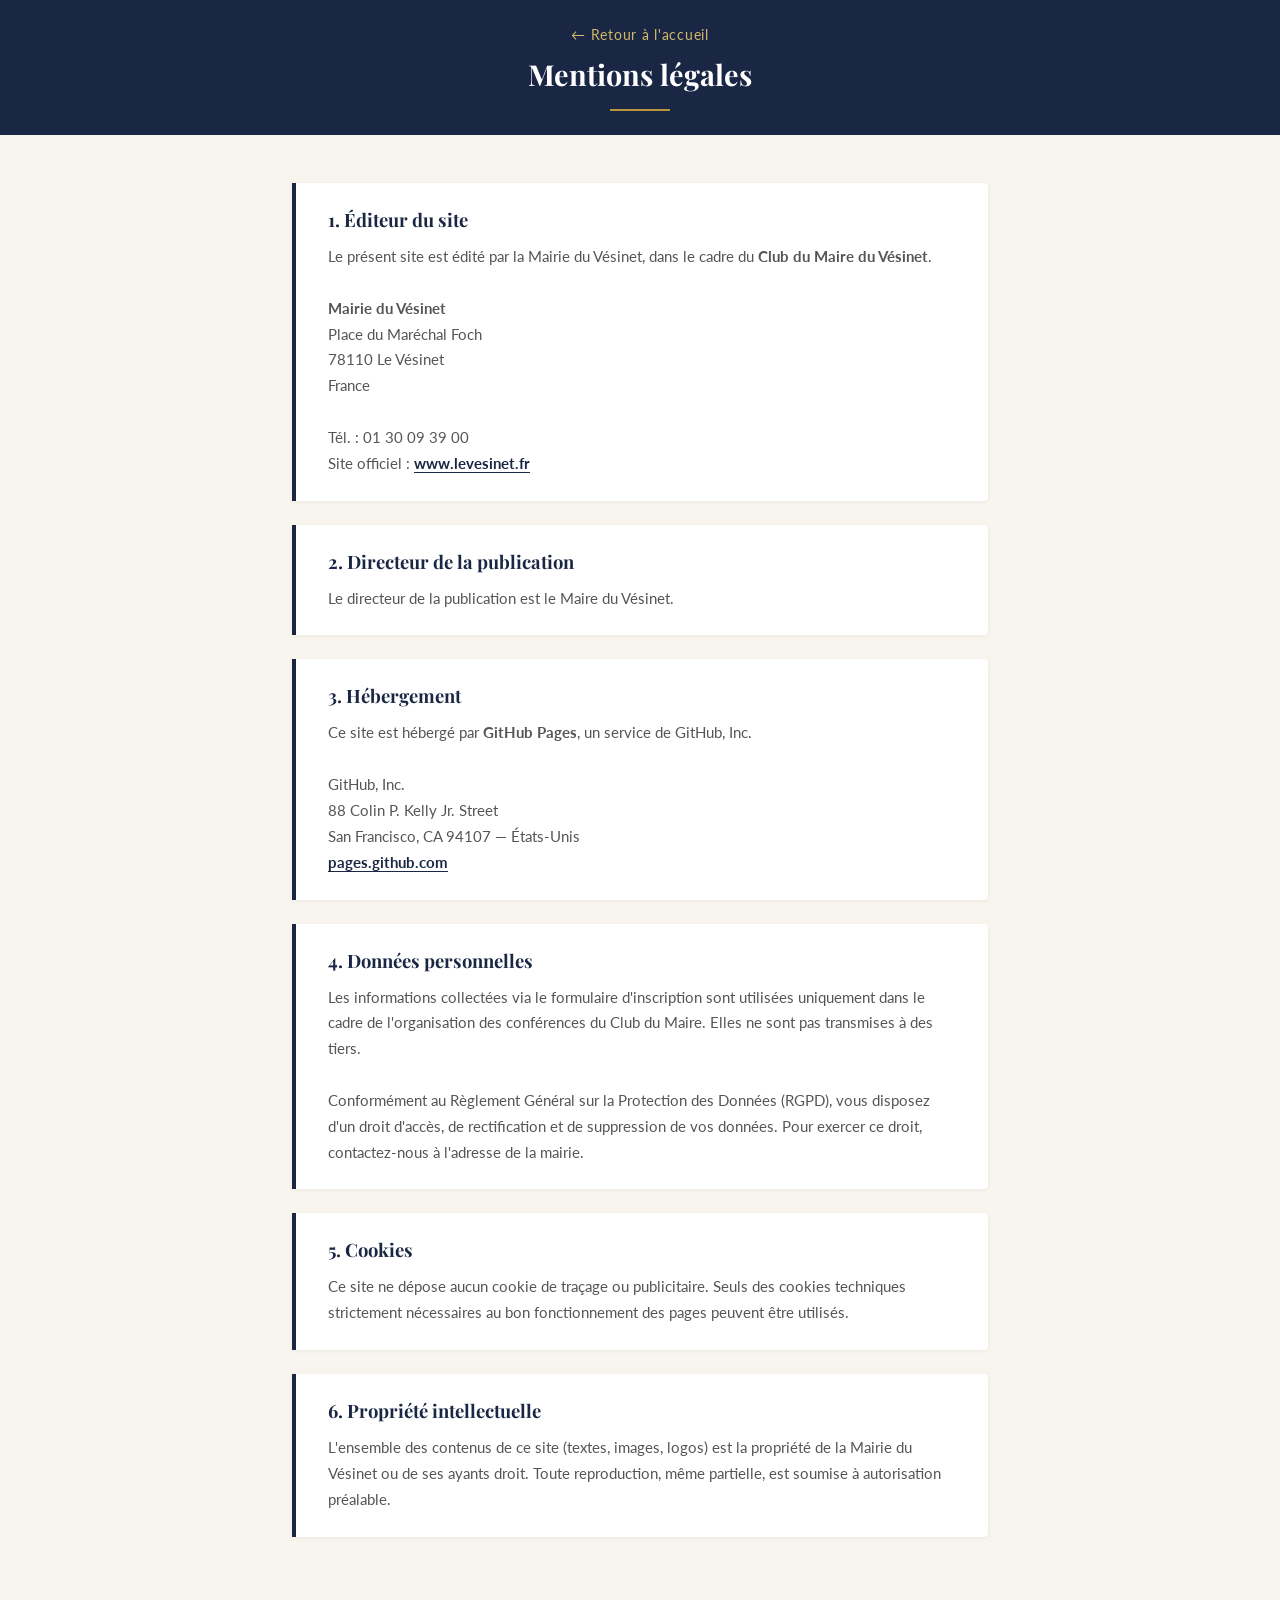
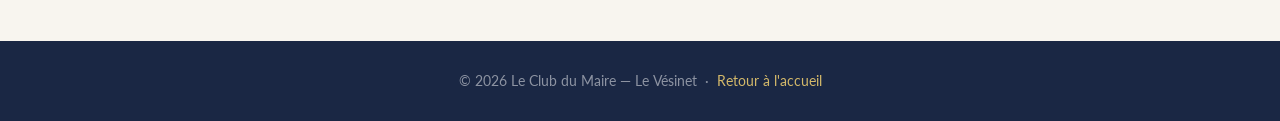
==== mentions-legales.html @ aef9cb6d "Add files via upload" ====
<!DOCTYPE html>
<html lang="fr">
<head>
  <meta charset="UTF-8">
  <meta name="viewport" content="width=device-width, initial-scale=1.0">
  <title>Mentions légales — Le Club du Maire</title>
  <link rel="preconnect" href="https://fonts.googleapis.com">
  <link href="https://fonts.googleapis.com/css2?family=Playfair+Display:wght@400;700&family=Lato:wght@300;400;700&display=swap" rel="stylesheet">
  <style>
    :root {
      --navy: #1a2744;
      --gold: #b8973a;
      --gold-light: #d4b96a;
      --cream: #f8f5ef;
      --text: #2c2c2c;
      --muted: #555;
    }
    * { box-sizing: border-box; margin: 0; padding: 0; }
    body { font-family: "Lato", sans-serif; background-color: var(--cream); color: var(--text); }

    header {
      background-color: var(--navy);
      padding: 1.5rem 2rem;
      text-align: center;
    }
    header a {
      color: var(--gold-light);
      text-decoration: none;
      font-size: 0.9rem;
      letter-spacing: 0.05em;
    }
    header a:hover { text-decoration: underline; }
    header h1 {
      font-family: "Playfair Display", serif;
      color: white;
      font-size: 1.8rem;
      margin-top: 0.75rem;
    }
    .gold-line { width: 60px; height: 2px; background: var(--gold); margin: 1rem auto 0; }

    main {
      max-width: 760px;
      margin: 0 auto;
      padding: 3rem 2rem 5rem;
    }

    section {
      background: white;
      border-left: 4px solid var(--navy);
      border-radius: 0 4px 4px 0;
      padding: 1.5rem 2rem;
      margin-bottom: 1.5rem;
      box-shadow: 0 1px 4px rgba(0,0,0,0.06);
    }
    section h2 {
      font-family: "Playfair Display", serif;
      font-size: 1.15rem;
      color: var(--navy);
      margin-bottom: 0.75rem;
    }
    section p, section li {
      font-size: 0.95rem;
      color: var(--muted);
      line-height: 1.7;
    }
    section ul {
      margin-left: 1.2rem;
      margin-top: 0.4rem;
    }
    section a {
      color: var(--navy);
      font-weight: 700;
      text-underline-offset: 3px;
    }
    section a:hover { color: var(--gold); }

    footer {
      background: var(--navy);
      color: rgba(255,255,255,0.5);
      text-align: center;
      padding: 2rem;
      font-size: 0.85rem;
    }
    footer a { color: var(--gold-light); text-decoration: none; }
    footer a:hover { text-decoration: underline; }
  </style>
</head>
<body>

  <header>
    <a href="./index.html">← Retour à l'accueil</a>
    <h1>Mentions légales</h1>
    <div class="gold-line"></div>
  </header>

  <main>

    <section>
      <h2>1. Éditeur du site</h2>
      <p>
        Le présent site est édité par la Mairie du Vésinet, dans le cadre du <strong>Club du Maire du Vésinet</strong>.<br><br>
        <strong>Mairie du Vésinet</strong><br>
        Place du Maréchal Foch<br>
        78110 Le Vésinet<br>
        France<br><br>
        Tél. : 01 30 09 39 00<br>
        Site officiel : <a href="https://www.levesinet.fr" target="_blank">www.levesinet.fr</a>
      </p>
    </section>

    <section>
      <h2>2. Directeur de la publication</h2>
      <p>
        Le directeur de la publication est le Maire du Vésinet.
      </p>
    </section>

    <section>
      <h2>3. Hébergement</h2>
      <p>
        Ce site est hébergé par <strong>GitHub Pages</strong>, un service de GitHub, Inc.<br><br>
        GitHub, Inc.<br>
        88 Colin P. Kelly Jr. Street<br>
        San Francisco, CA 94107 — États-Unis<br>
        <a href="https://pages.github.com" target="_blank">pages.github.com</a>
      </p>
    </section>

    <section>
      <h2>4. Données personnelles</h2>
      <p>
        Les informations collectées via le formulaire d'inscription sont utilisées uniquement dans le cadre de l'organisation des conférences du Club du Maire. Elles ne sont pas transmises à des tiers.<br><br>
        Conformément au Règlement Général sur la Protection des Données (RGPD), vous disposez d'un droit d'accès, de rectification et de suppression de vos données. Pour exercer ce droit, contactez-nous à l'adresse de la mairie.
      </p>
    </section>

    <section>
      <h2>5. Cookies</h2>
      <p>
        Ce site ne dépose aucun cookie de traçage ou publicitaire. Seuls des cookies techniques strictement nécessaires au bon fonctionnement des pages peuvent être utilisés.
      </p>
    </section>

    <section>
      <h2>6. Propriété intellectuelle</h2>
      <p>
        L'ensemble des contenus de ce site (textes, images, logos) est la propriété de la Mairie du Vésinet ou de ses ayants droit. Toute reproduction, même partielle, est soumise à autorisation préalable.
      </p>
    </section>

  </main>

  <footer>
    <p>© 2026 Le Club du Maire — Le Vésinet &nbsp;·&nbsp;
      <a href="./index.html">Retour à l'accueil</a>
    </p>
  </footer>

</body>
</html>
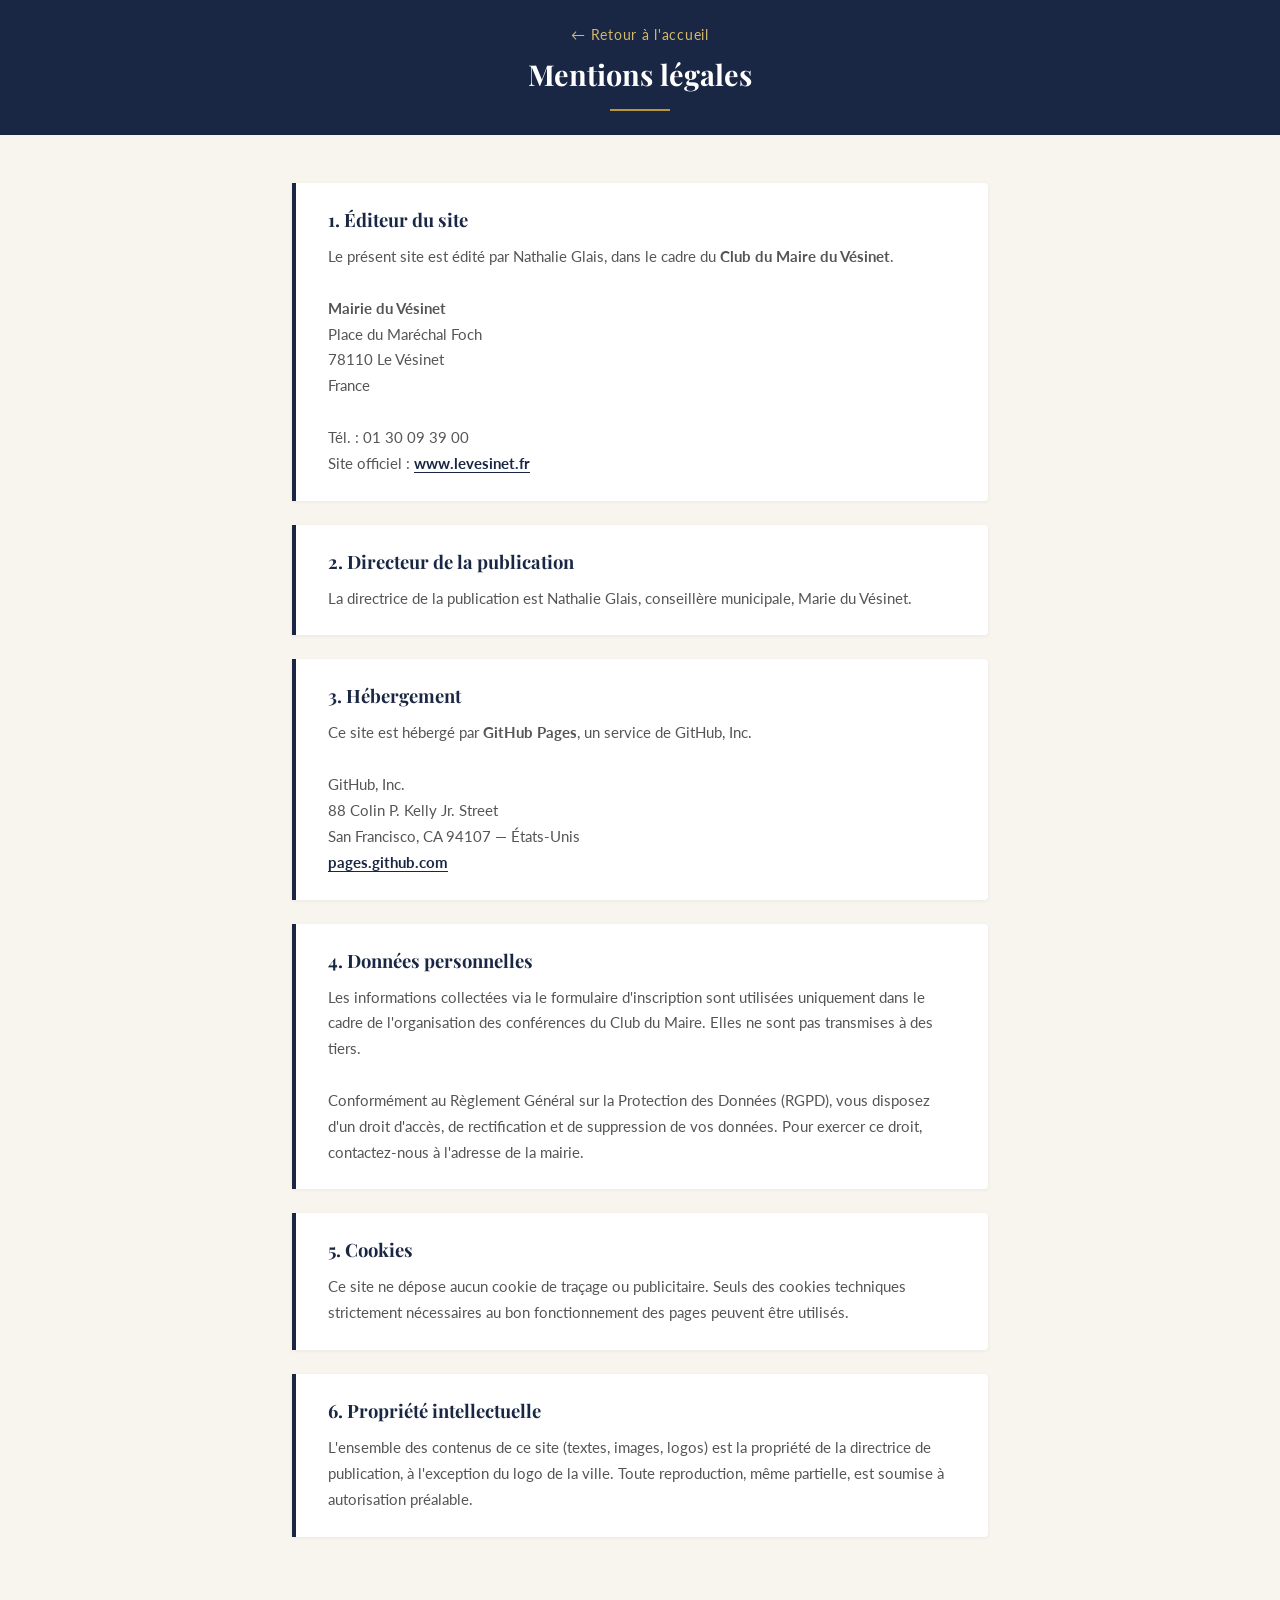
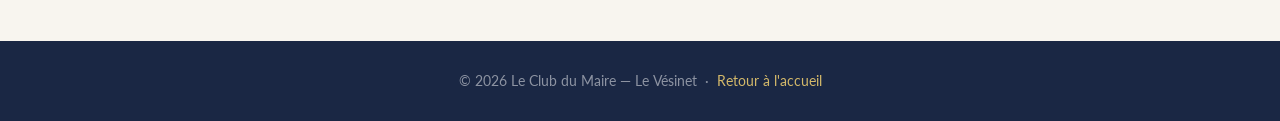
==== commit a27d0e75: "Update mentions-legales.html" ====
--- a/mentions-legales.html
+++ b/mentions-legales.html
@@ -98,7 +98,7 @@
     <section>
       <h2>1. Éditeur du site</h2>
       <p>
-        Le présent site est édité par la Mairie du Vésinet, dans le cadre du <strong>Club du Maire du Vésinet</strong>.<br><br>
+        Le présent site est édité par Nathalie Glais, dans le cadre du <strong>Club du Maire du Vésinet</strong>.<br><br>
         <strong>Mairie du Vésinet</strong><br>
         Place du Maréchal Foch<br>
         78110 Le Vésinet<br>
@@ -111,7 +111,7 @@
     <section>
       <h2>2. Directeur de la publication</h2>
       <p>
-        Le directeur de la publication est le Maire du Vésinet.
+        La directrice de la publication est Nathalie Glais, conseillère municipale, Marie du Vésinet.
       </p>
     </section>
 
@@ -144,7 +144,7 @@
     <section>
       <h2>6. Propriété intellectuelle</h2>
       <p>
-        L'ensemble des contenus de ce site (textes, images, logos) est la propriété de la Mairie du Vésinet ou de ses ayants droit. Toute reproduction, même partielle, est soumise à autorisation préalable.
+        L'ensemble des contenus de ce site (textes, images, logos) est la propriété de la directrice de publication, à l'exception du logo de la ville. Toute reproduction, même partielle, est soumise à autorisation préalable.
       </p>
     </section>
 
